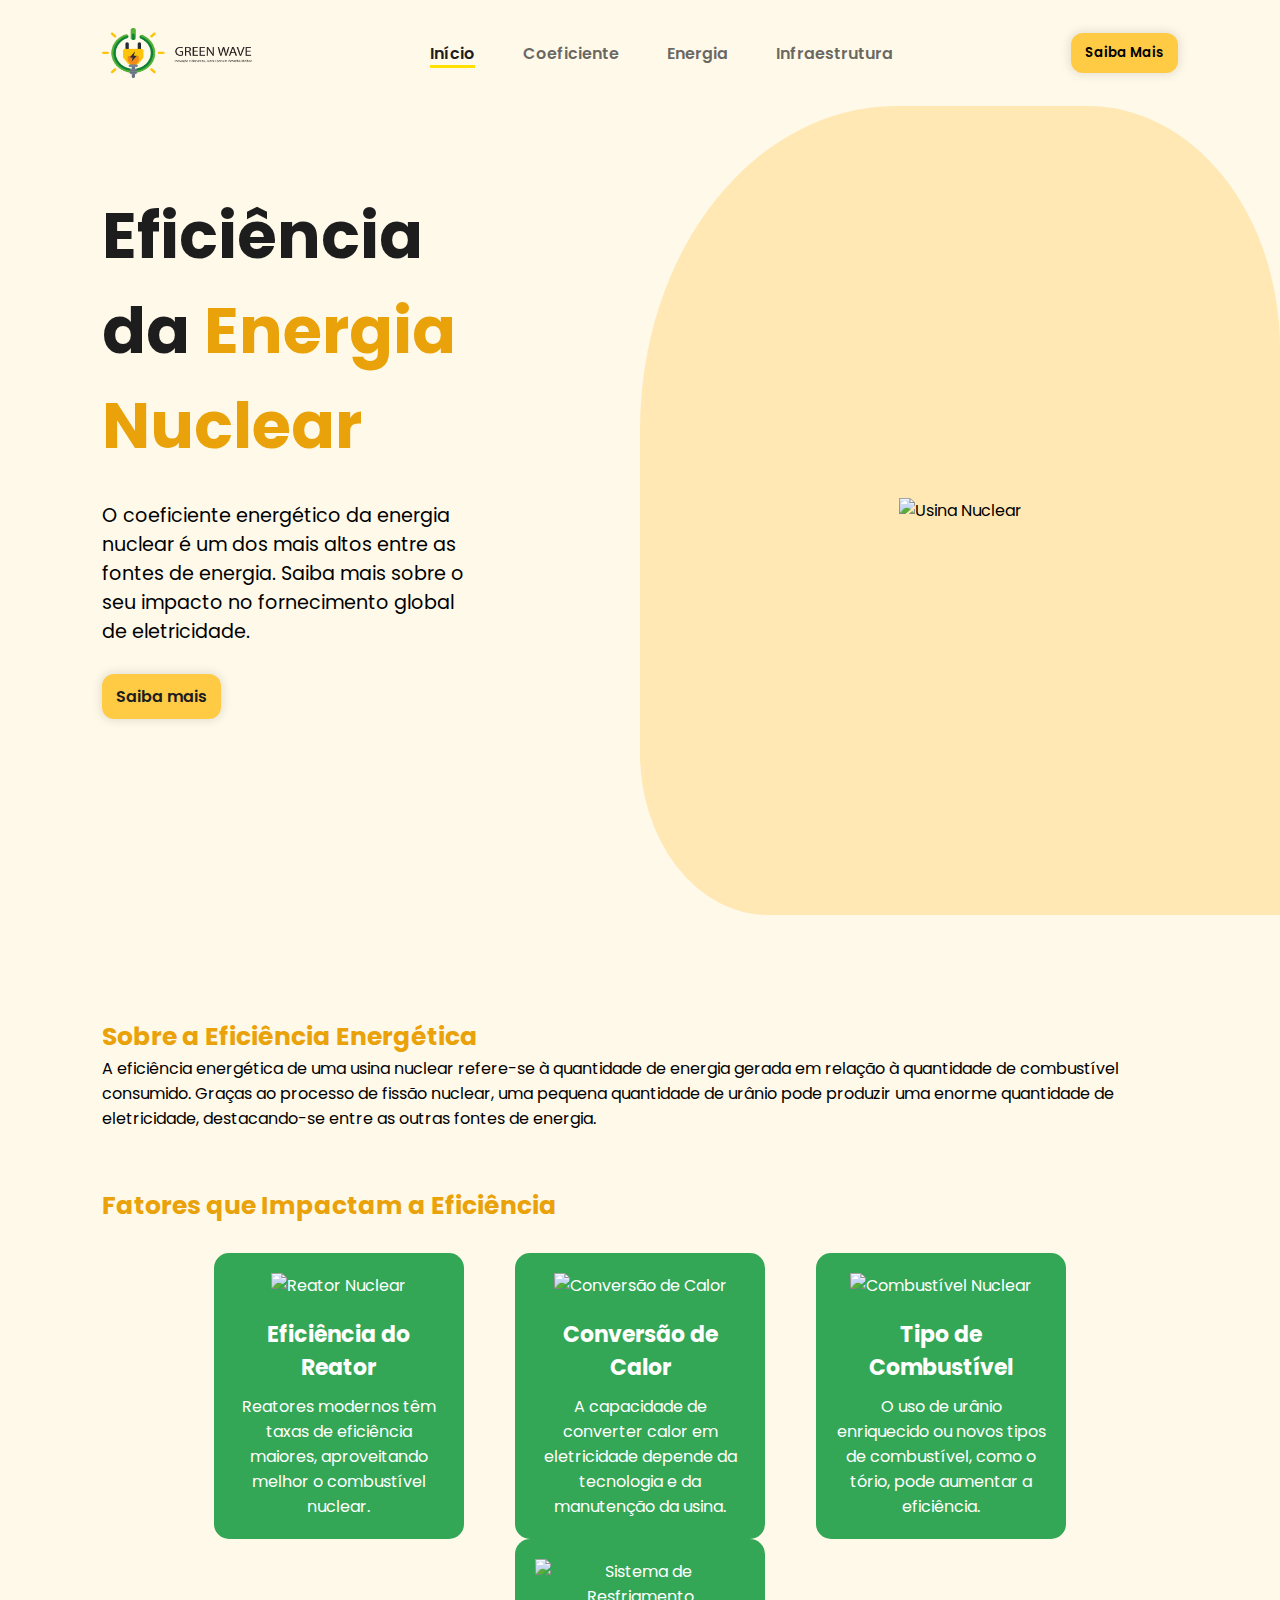
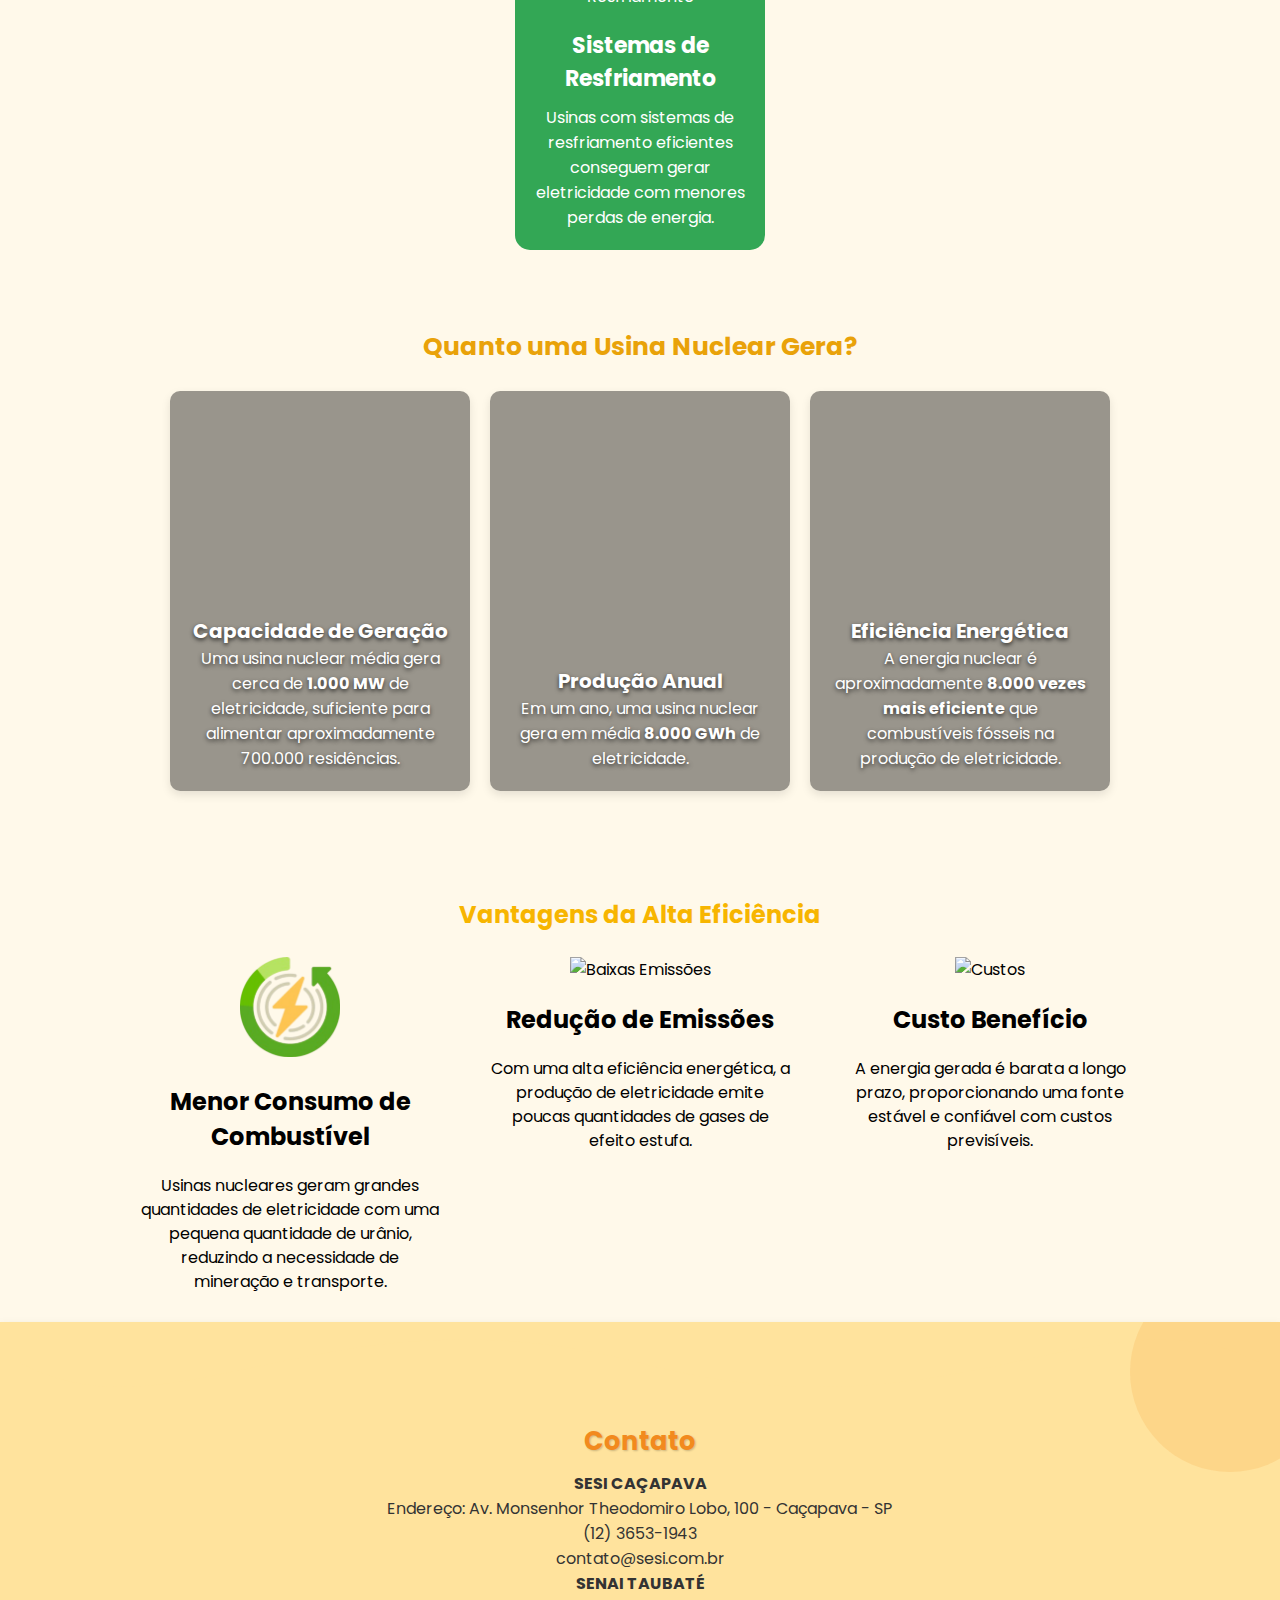
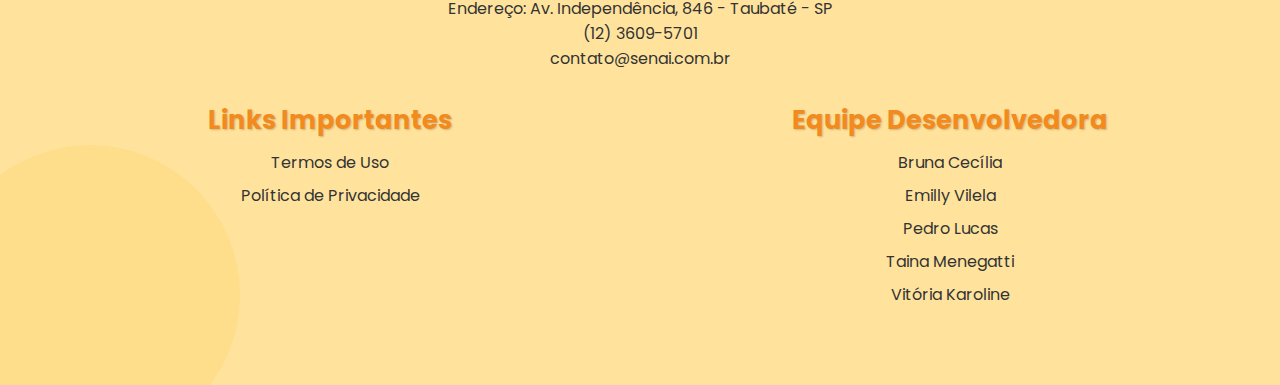
==== coeficiente.html @ d52ab245 "headers" ====
<!DOCTYPE html>
<html lang="pt-br">

<head>
    <meta charset="UTF-8">
    <meta name="viewport" content="width=device-width, initial-scale=1.0">
    <link rel="stylesheet" href="https://cdnjs.cloudflare.com/ajax/libs/font-awesome/6.5.1/css/all.min.css"
        integrity="sha512-DTOQO9RWCH3ppGqcWaEA1BIZOC6xxalwEsw9c2QQeAIftl+Vegovlnee1c9QX4TctnWMn13TZye+giMm8e2LwA=="
        crossorigin="anonymous" referrerpolicy="no-referrer" />
    <link rel="stylesheet" href="src/styles/styles.css">
    <title>Coeficiente Energético da Energia Nuclear</title>
</head>

<body>
    <header>
        <nav id="navbar">
            <img src="src/images/logo.png" alt="Logo da Empresa" width="150" height="50" />
            <ul id="nav_list">
                <li class="nav-item active">
                    <a href="index.html">Início</a>
                </li>
                <li class="nav-item">
                    <a href="coeficiente.html">Coeficiente</a>
                </li>
                <li class="nav-item">
                    <a href="energia.html">Energia</a>
                </li>
                <li class="nav-item">
                    <a href="infraestrutura.html">Infraestrutura</a>
                </li>
            </ul>
            <button class="btn-default">Saiba Mais</button>
            <button id="mobile_btn">
                <i class="fa-solid fa-bars"></i>
            </button>
        </nav>

        <div id="mobile_menu">
            <ul id="mobile_nav_list">
                <li class="nav-item">
                    <a href="#home">Início</a>
                </li>
                <li class="nav-item">
                    <a href="#about">Sobre</a>
                </li>
                <li class="nav-item">
                    <a href="#eficiencia">Coeficiente Energético</a>
                </li>
            </ul>
        </div>
    </header>

    <main id="content">
        <section id="home">
            <div class="shape"><img src="https://cdn-icons-png.flaticon.com/512/1679/1679302.png" alt="Usina Nuclear"></div>
            <div id="cta">
                <h1 class="title">Eficiência da <span>Energia Nuclear</span></h1>
                <p class="description">
                    O coeficiente energético da energia nuclear é um dos mais altos entre as fontes de energia. Saiba mais
                    sobre o seu impacto no fornecimento global de eletricidade.
                </p>
                <div id="cta_buttons">
                    <a href="#about" class="btn-default">Saiba mais</a>
                </div>
            </div>
        </section>

        <section id="about">
            <br><br><br>
            <h2 class="section-title">Sobre a Eficiência Energética</h2>
            <p>
                A eficiência energética de uma usina nuclear refere-se à quantidade de energia gerada em relação à quantidade
                de combustível consumido. Graças ao processo de fissão nuclear, uma pequena quantidade de urânio pode produzir
                uma enorme quantidade de eletricidade, destacando-se entre as outras fontes de energia.
            </p>
        </section>

        <section id="eficiencia">
            <h2 class="section-title">Fatores que Impactam a Eficiência</h2>
            <section class="energy-coefficient">
                <div class="steps">
                    <div class="step">
                        <img src="https://cdn-icons-png.flaticon.com/512/5984/5984349.png" alt="Reator Nuclear">
                        <h4>Eficiência do Reator</h4>
                        <p>Reatores modernos têm taxas de eficiência maiores, aproveitando melhor o combustível nuclear.</p>
                    </div>
                    <div class="step">
                        <img src="https://cdn-icons-png.flaticon.com/512/4150/4150984.png" alt="Conversão de Calor">
                        <h4>Conversão de Calor</h4>
                        <p>A capacidade de converter calor em eletricidade depende da tecnologia e da manutenção da usina.</p>
                    </div>
                    <div class="step">
                        <img src="https://cdn-icons-png.flaticon.com/512/4815/4815098.png" alt="Combustível Nuclear">
                        <h4>Tipo de Combustível</h4>
                        <p>O uso de urânio enriquecido ou novos tipos de combustível, como o tório, pode aumentar a eficiência.</p>
                    </div>
                    <div class="step">
                        <img src="https://cdn-icons-png.flaticon.com/512/6303/6303121.png" alt="Sistema de Resfriamento">
                        <h4>Sistemas de Resfriamento</h4>
                        <p>Usinas com sistemas de resfriamento eficientes conseguem gerar eletricidade com menores perdas de energia.</p>
                    </div>
                </div>
            </section>

            <section id="energia-gerada">
                <h2 class="section-title">Quanto uma Usina Nuclear Gera?</h2>
                <br>
                <div class="energy-cards">
                    <div class="energy-card">
                        <div class="energy-image" style="background-image: url('https://s3.static.brasilescola.uol.com.br/be/2022/03/torres-de-uma-usina-nuclear.jpg');">
                            <h3>Capacidade de Geração</h3>
                            <p>Uma usina nuclear média gera cerca de <strong>1.000 MW</strong> de eletricidade, suficiente para alimentar aproximadamente 700.000 residências.</p>
                        </div>
                    </div>
                    <div class="energy-card">
                        <div class="energy-image" style="background-image: url('https://media.gazetadopovo.com.br/2023/12/21153337/angra-div-960x540.jpg');">
                            <h3>Produção Anual</h3>
                            <p>Em um ano, uma usina nuclear gera em média <strong>8.000 GWh</strong> de eletricidade.</p>
                        </div>
                    </div>
                    <div class="energy-card">
                        <div class="energy-image" style="background-image: url('https://www.fem.unicamp.br/~em313/paginas/nuclear/usina1.jpg');">
                            <h3>Eficiência Energética</h3>
                            <p>A energia nuclear é aproximadamente <strong>8.000 vezes mais eficiente</strong> que combustíveis fósseis na produção de eletricidade.</p>
                        </div>
                    </div>
                </div>
            </section>
        </section>

        <section id="advantages">
            <h2>Vantagens da Alta Eficiência</h2>
            <br>
            <div class="elementos">
                <div class="elemento">
                    <img src="src/images/energia.png" alt="Alta Eficiência">
                    <h3>Menor Consumo de Combustível</h3>
                    <p>Usinas nucleares geram grandes quantidades de eletricidade com uma pequena quantidade de urânio, reduzindo a necessidade de mineração e transporte.</p>
                </div>
                <div class="elemento">
                    <img src="https://cdn-icons-png.flaticon.com/512/3740/3740433.png" alt="Baixas Emissões">
                    <h3>Redução de Emissões</h3>
                    <p>Com uma alta eficiência energética, a produção de eletricidade emite poucas quantidades de gases de efeito estufa.</p>
                </div>
                <div class="elemento">
                    <img src="https://cdn-icons-png.flaticon.com/512/10307/10307153.png" alt="Custos">
                    <h3>Custo Benefício</h3>
                    <p>A energia gerada é barata a longo prazo, proporcionando uma fonte estável e confiável com custos previsíveis.</p>
                </div>
            </div>
        </section>
    </main>

   

    <script src="src/javascript/script.js"></script>
    <footer class="custom-footer">
        <!-- SVG para a borda superior orgânica -->
        <div class="footer-wave">
            <svg viewBox="0 0 1200 120" preserveAspectRatio="none">
                <path d="M 0 49 C 150 149 300 -49 600 49 C 900 149 1050 -49 1200 49 V 120 H 0 Z" fill="#ffe39d"></path>
            </svg>
        </div>

        <div class="custom-footer-background-circle-1"></div>
        <div class="custom-footer-background-circle-2"></div>

        <div class="custom-footer-content">
            <div class="custom-footer-section central">
                <h4 class="custom-footer-title">Contato</h4>
                <p><strong>SESI CAÇAPAVA</strong><br>
                    Endereço: Av. Monsenhor Theodomiro Lobo, 100 - Caçapava - SP<br>
                    (12) 3653-1943<br>
                    <a href="mailto:contato@sesi.com.br" class="custom-footer-link">contato@sesi.com.br</a>
                </p>
                <p><strong>SENAI TAUBATÉ</strong><br>
                    Endereço: Av. Independência, 846 - Taubaté - SP<br>
                    (12) 3609-5701<br>
                    <a href="mailto:contato@senai.com.br" class="custom-footer-link">contato@senai.com.br</a>
                </p>
            </div>

            <div class="custom-footer-section">
                <h4 class="custom-footer-title">Links Importantes</h4>
                <ul class="custom-footer-list">
                    <li><a href="#termos-de-uso" class="custom-footer-link">Termos de Uso</a></li>
                    <li><a href="#politica-de-privacidade" class="custom-footer-link">Política de Privacidade</a></li>
                </ul>
            </div>

            <div class="custom-footer-section">
                <h4 class="custom-footer-title">Equipe Desenvolvedora</h4>
                <ul class="custom-footer-list">
                    <li>Bruna Cecília</li>
                    <li>Emilly Vilela</li>
                    <li>Pedro Lucas</li>
                    <li>Taina Menegatti</li>
                    <li>Vitória Karoline</li>
                </ul>
            </div>
        </div>

      
        <style>
            .custom-footer {
                background-color: #ffe39d;
                color: #333;
                padding: 0 20px 40px 20px;
                font-family: 'Roboto', sans-serif;
                position: relative;
                overflow: hidden;
                box-shadow: 0 4px 10px rgba(0, 0, 0, 0.1);
            }

            .footer-wave {
                position: relative;
                width: 100%;
                overflow: hidden;
                line-height: 0;
            }

            .footer-wave svg {
                position: relative;
                display: block;
                width: 100%;
                height: 100px;
            }

            .custom-footer-background-circle-1,
            .custom-footer-background-circle-2 {
                position: absolute;
                border-radius: 50%;
                opacity: 0.15;
            }

            .custom-footer-background-circle-1 {
                top: -50px;
                right: -50px;
                background-color: #f28a1e;
                width: 200px;
                height: 200px;
            }

            .custom-footer-background-circle-2 {
                bottom: -60px;
                left: -60px;
                background-color: #f5c32a;
                width: 300px;
                height: 300px;
            }

            .custom-footer-content {
                display: flex;
                justify-content: center;
                flex-wrap: wrap;
                text-align: center;
                z-index: 1;
                position: relative;
            }

            .custom-footer-section {
                margin-bottom: 30px;
                flex: 1 1 300px;
                padding: 0 10px;
            }

            .custom-footer-section.central {
                flex-basis: 100%;
                text-align: center;
            }

            .custom-footer-title {
                color: #f28a1e;
                margin-bottom: 10px;
                font-size: 1.6rem;
                text-shadow: 1px 1px 2px rgba(0, 0, 0, 0.2);
            }

            .custom-footer-list {
                list-style-type: none;
                padding: 0;
                margin: 0;
                font-size: 1rem;
            }

            .custom-footer-list li {
                margin: 8px 0;
            }

            .custom-footer-link {
                color: #333;
                text-decoration: none;
                transition: color 0.3s, transform 0.3s;
            }

            .custom-footer-copyright {
                text-align: center;
                margin-top: 30px;
                border-top: 1px solid #f28a1e;
                padding-top: 20px;
                z-index: 1;
                position: relative;
            }

            .custom-footer-copyright p {
                color: #555;
                font-size: 0.9rem;
            }

            .custom-footer-link:hover {
                color: #f28a1e;
                text-decoration: underline;
                transform: translateY(-2px);
            }

            @media (max-width: 768px) {
                .custom-footer-content {
                    flex-direction: column;
                    align-items: center;
                }
            }
        </style>
    </footer>

</body>

</html>
---- src/styles/styles.css ----
@import url('https://fonts.googleapis.com/css2?family=Poppins:ital,wght@0,100;0,200;0,300;0,400;0,500;0,600;0,700;0,800;0,900;1,100;1,200;1,300;1,400;1,500;1,600;1,700;1,800;1,900&display=swap');
@import url('header.css');
@import url('home.css');
@import url('menu.css');
@import url('testimonials.css');
@import url('footer.css');

:root {
    --color-primary-1: #fff9ea;
    --color-primary-2: #ffe8b4;
    --color-primary-3: #f8d477;
    --color-primary-4: #ffe100;
    --color-primary-5: #ffcb45;
    --color-primary-6: #e9a209;

    --color-neutral-0: #fff;
    --color-neutral-1: #1d1d1d;
}

* {
    font-family: 'Poppins', sans-serif;
    margin: 0;
    padding: 0;
    box-sizing: border-box;
}

html {
    scroll-behavior: smooth;
}

body {
    background-color: var(--color-primary-1);
}

section {
    padding: 28px 8%;
}

.btn-default {
    border: none;
    display: flex;
    align-items: center;
    justify-content: center;
    background-color: var(--color-primary-5);
    border-radius: 12px;
    padding: 10px 14px;
    font-weight: 600;
    box-shadow: 0px 0px 10px 2px rgba(0, 0, 0, 0.1);
    cursor: pointer;
    transition: background-color .3s ease;
}

.btn-default:hover {
    background-color: var(--color-primary-3);
}

.social-media-buttons {
    display: flex;
    gap: 18px;
}

.social-media-buttons a {
    display: flex;
    align-items: center;
    justify-content: center;
    width: 45px;
    height: 40px;
    background-color: var(--color-neutral-0);
    font-size: 1.25rem;
    border-radius: 10px;
    text-decoration: none;
    color: var(--color-neutral-1);;
    box-shadow: 0px 0px 12px 4px rgba(0, 0, 0, 0.1);
    transition: box-shadow .3s ease;
}

.social-media-buttons a:hover {
    box-shadow: 0px 0px 12px 8px rgba(0, 0, 0, 0.1);
}

.section-title {
    color: var(--color-primary-6);
    font-size: 1.563rem;
}

.section-subtitle {
    font-size: 2.1875rem;
}
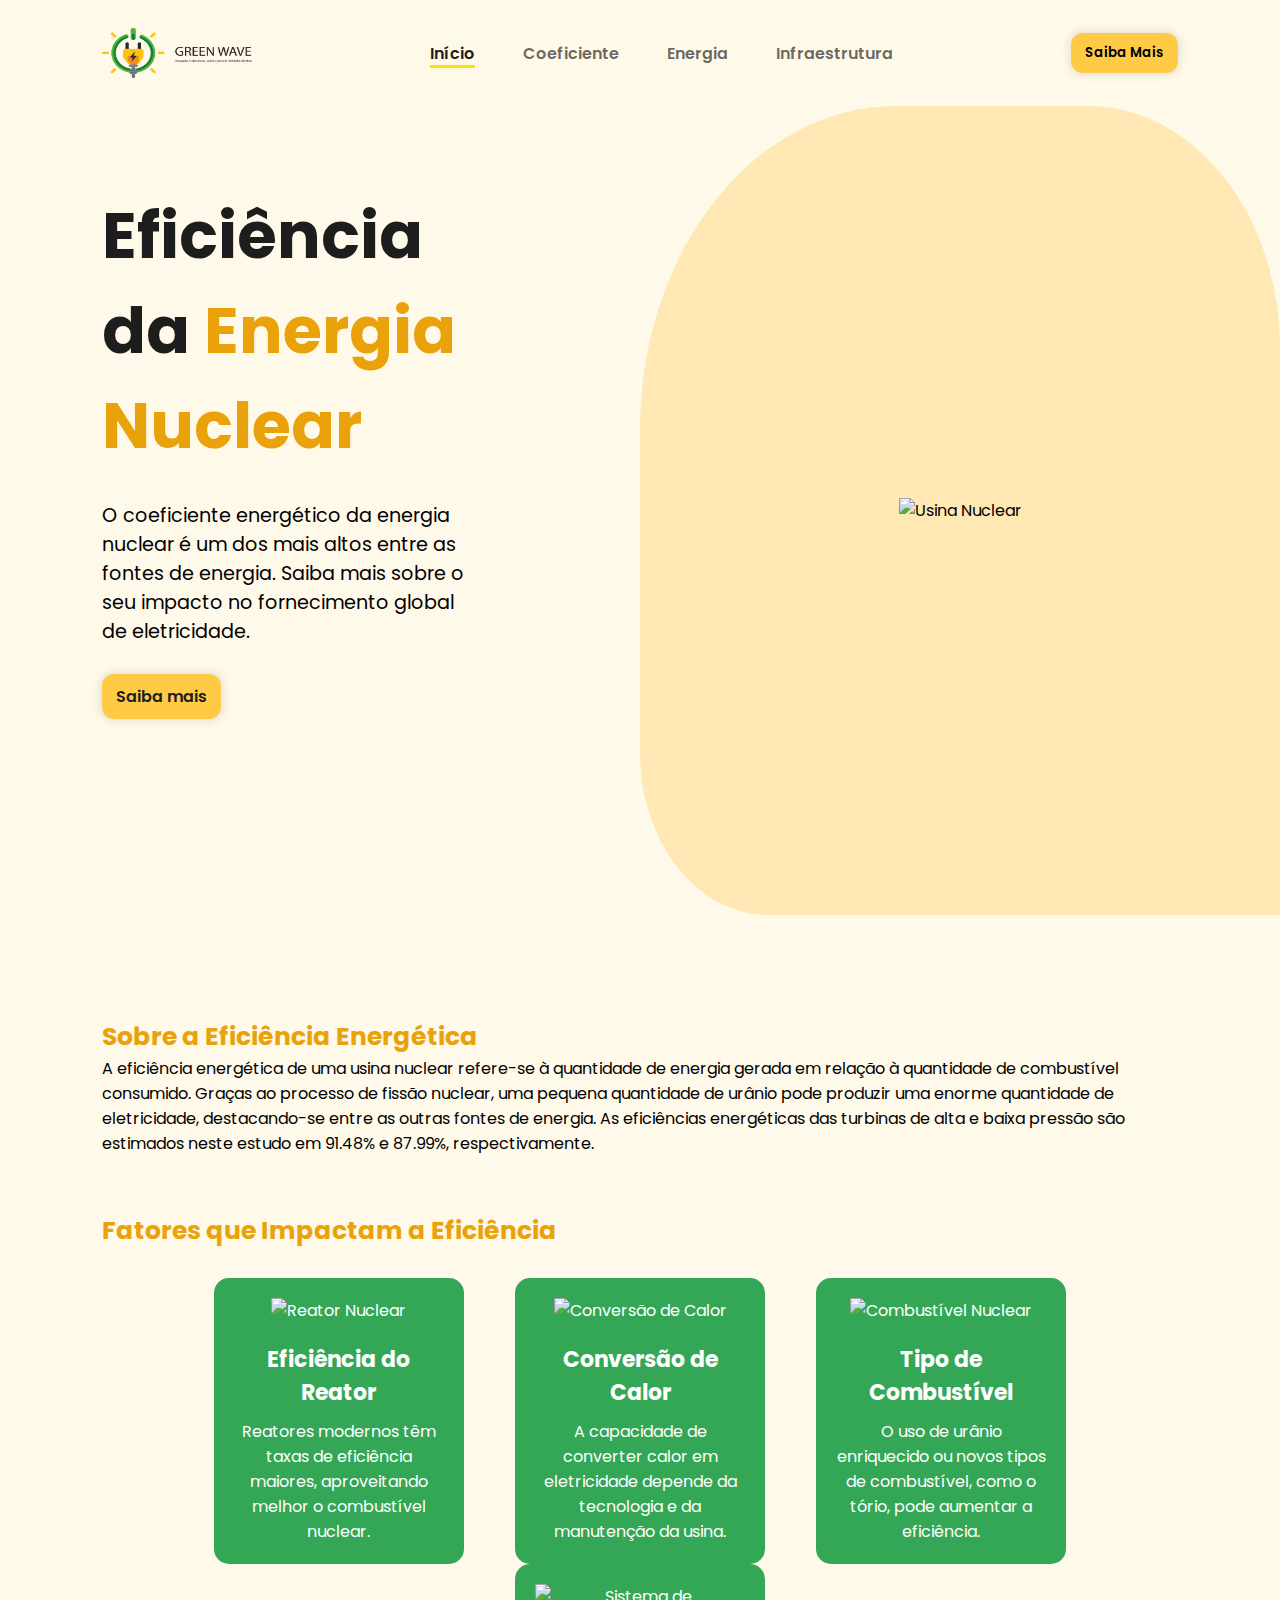
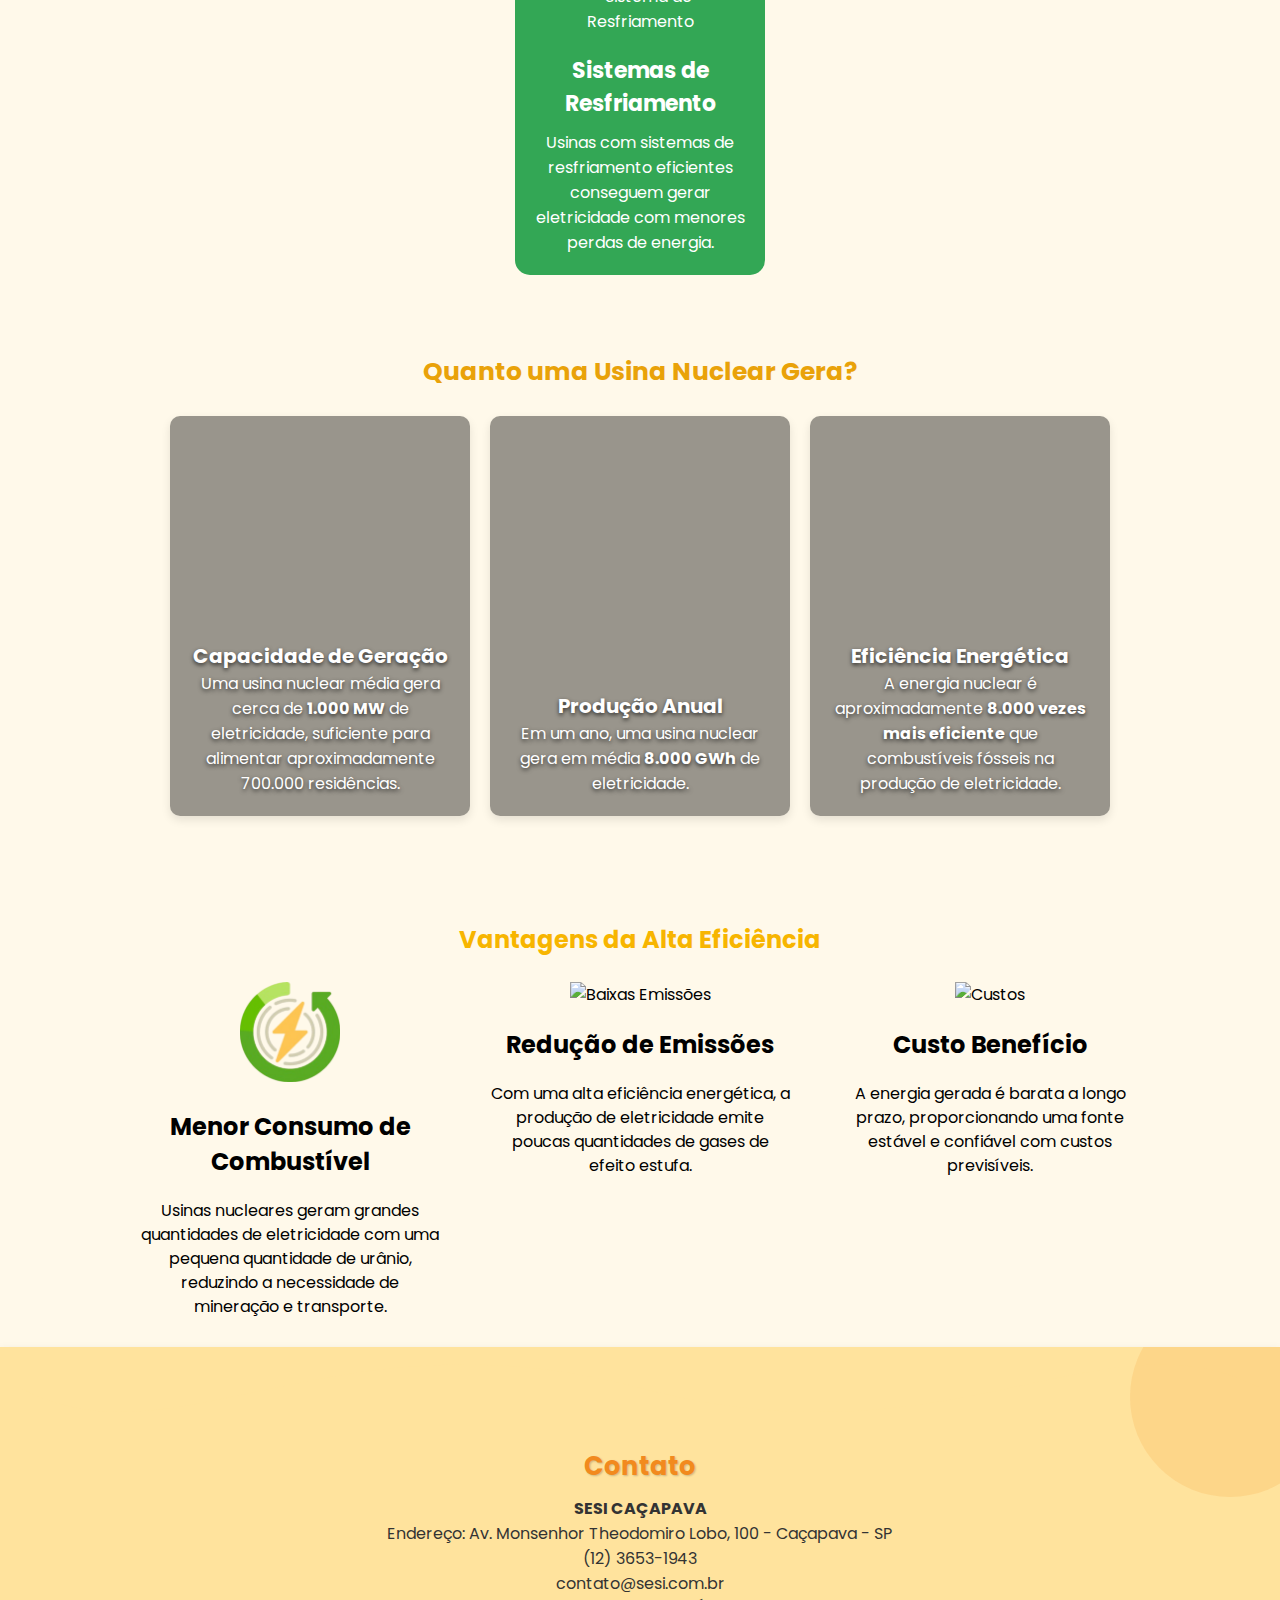
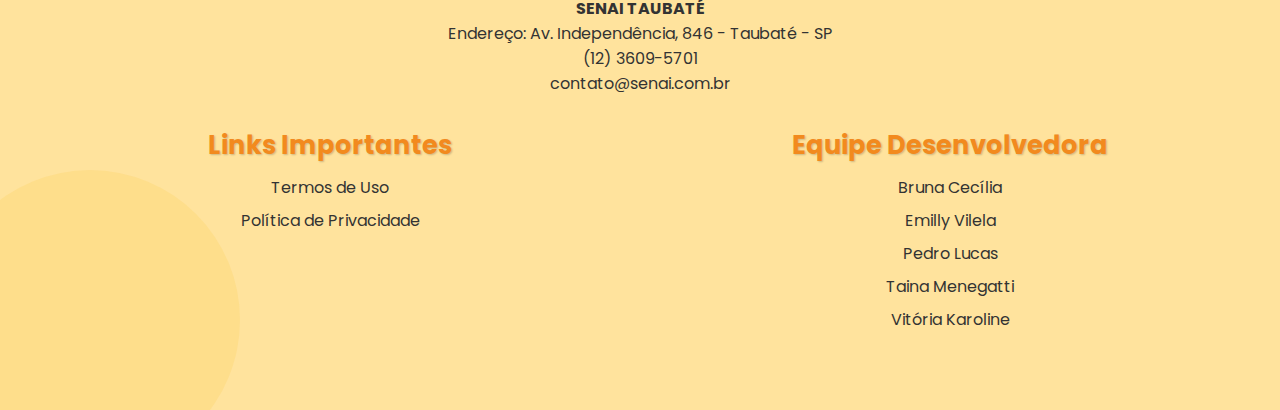
==== commit a8a66b95: "info" ====
--- a/coeficiente.html
+++ b/coeficiente.html
@@ -71,7 +71,7 @@
             <p>
                 A eficiência energética de uma usina nuclear refere-se à quantidade de energia gerada em relação à quantidade
                 de combustível consumido. Graças ao processo de fissão nuclear, uma pequena quantidade de urânio pode produzir
-                uma enorme quantidade de eletricidade, destacando-se entre as outras fontes de energia.
+                uma enorme quantidade de eletricidade, destacando-se entre as outras fontes de energia. As eficiências energéticas das turbinas de alta e baixa pressão são estimados neste estudo em 91.48% e 87.99%, respectivamente. 
             </p>
         </section>
 
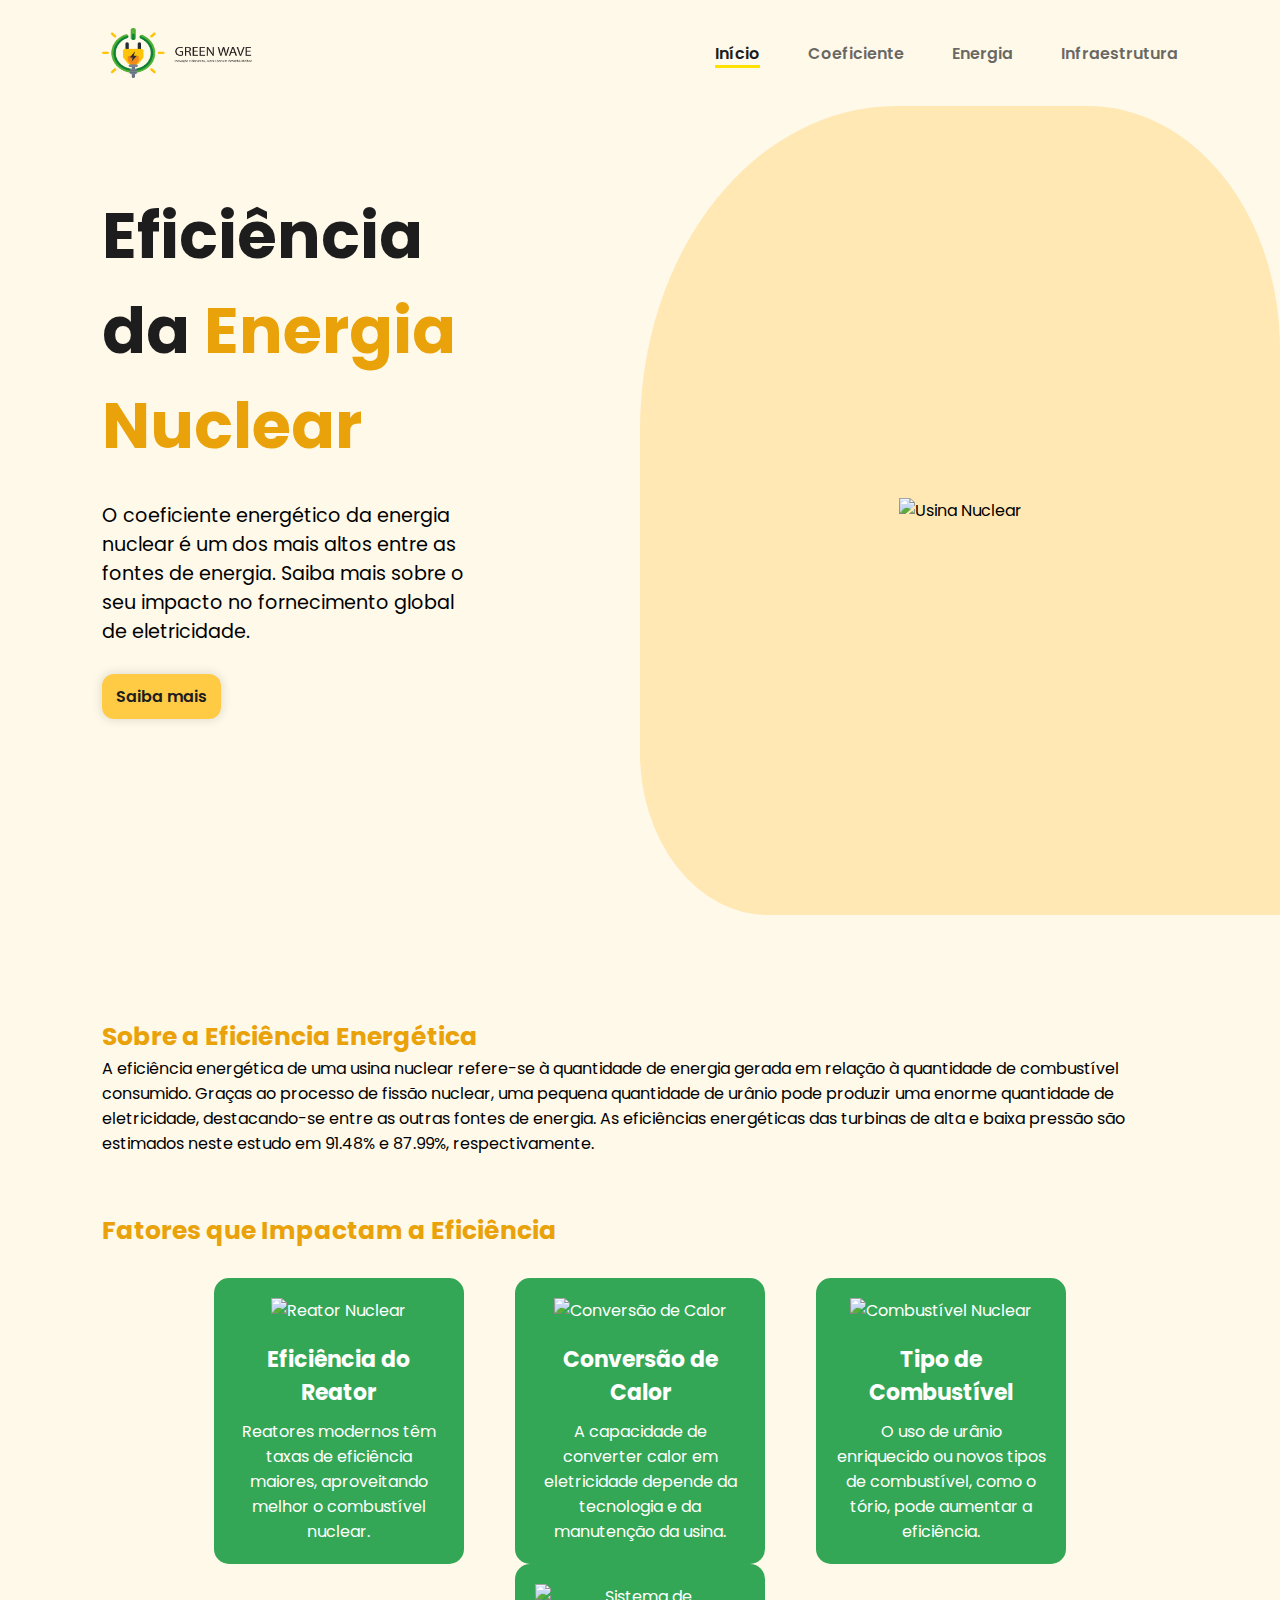
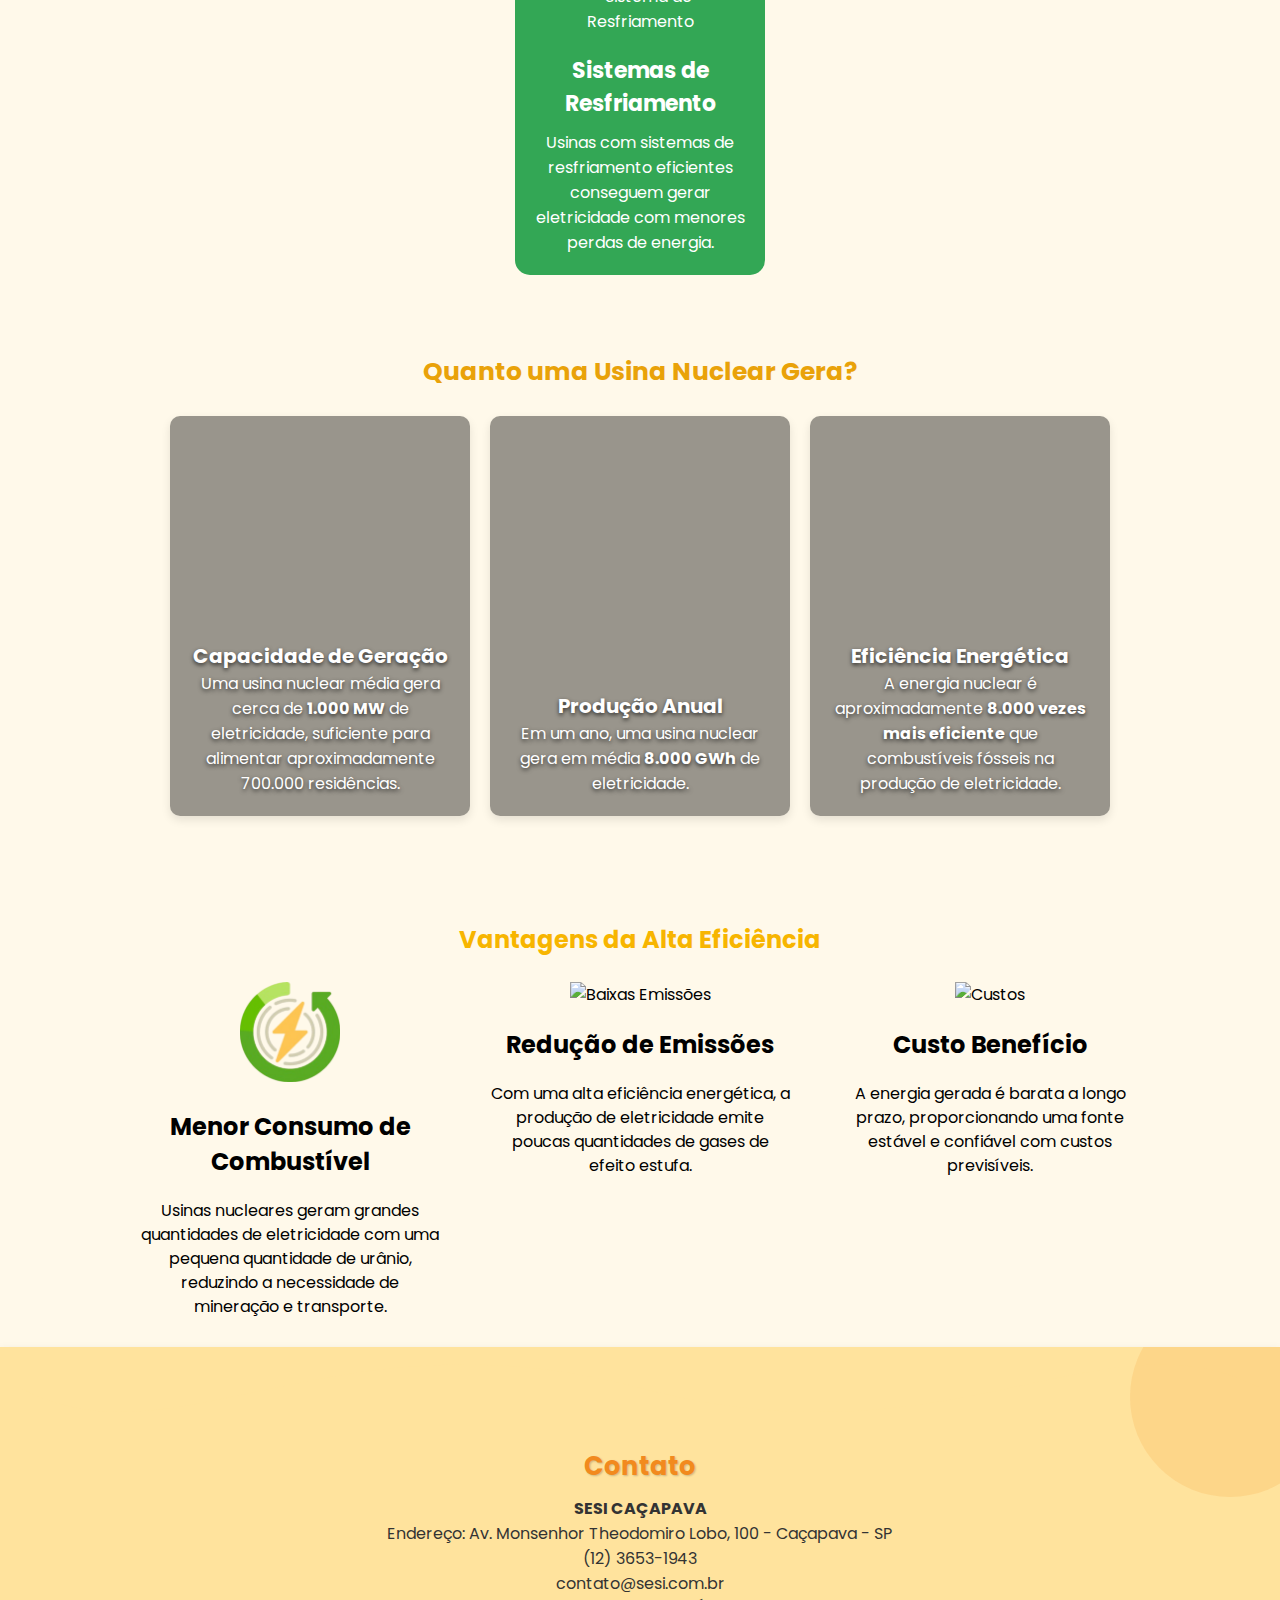
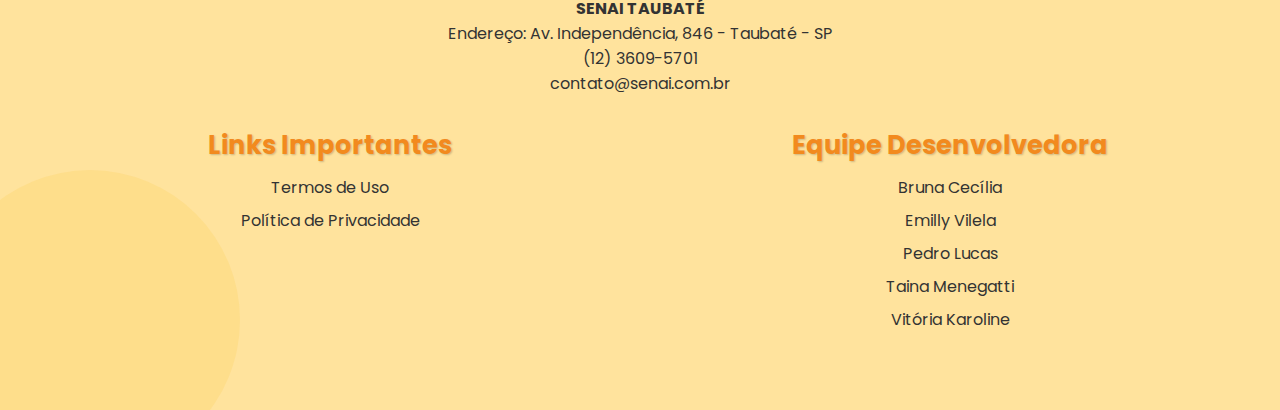
==== commit ecbda787: "header" ====
--- a/coeficiente.html
+++ b/coeficiente.html
@@ -29,7 +29,7 @@
                     <a href="infraestrutura.html">Infraestrutura</a>
                 </li>
             </ul>
-            <button class="btn-default">Saiba Mais</button>
+            
             <button id="mobile_btn">
                 <i class="fa-solid fa-bars"></i>
             </button>
--- a/src/styles/styles.css
+++ b/src/styles/styles.css
@@ -86,3 +86,4 @@
 .section-subtitle {
     font-size: 2.1875rem;
 } 
+
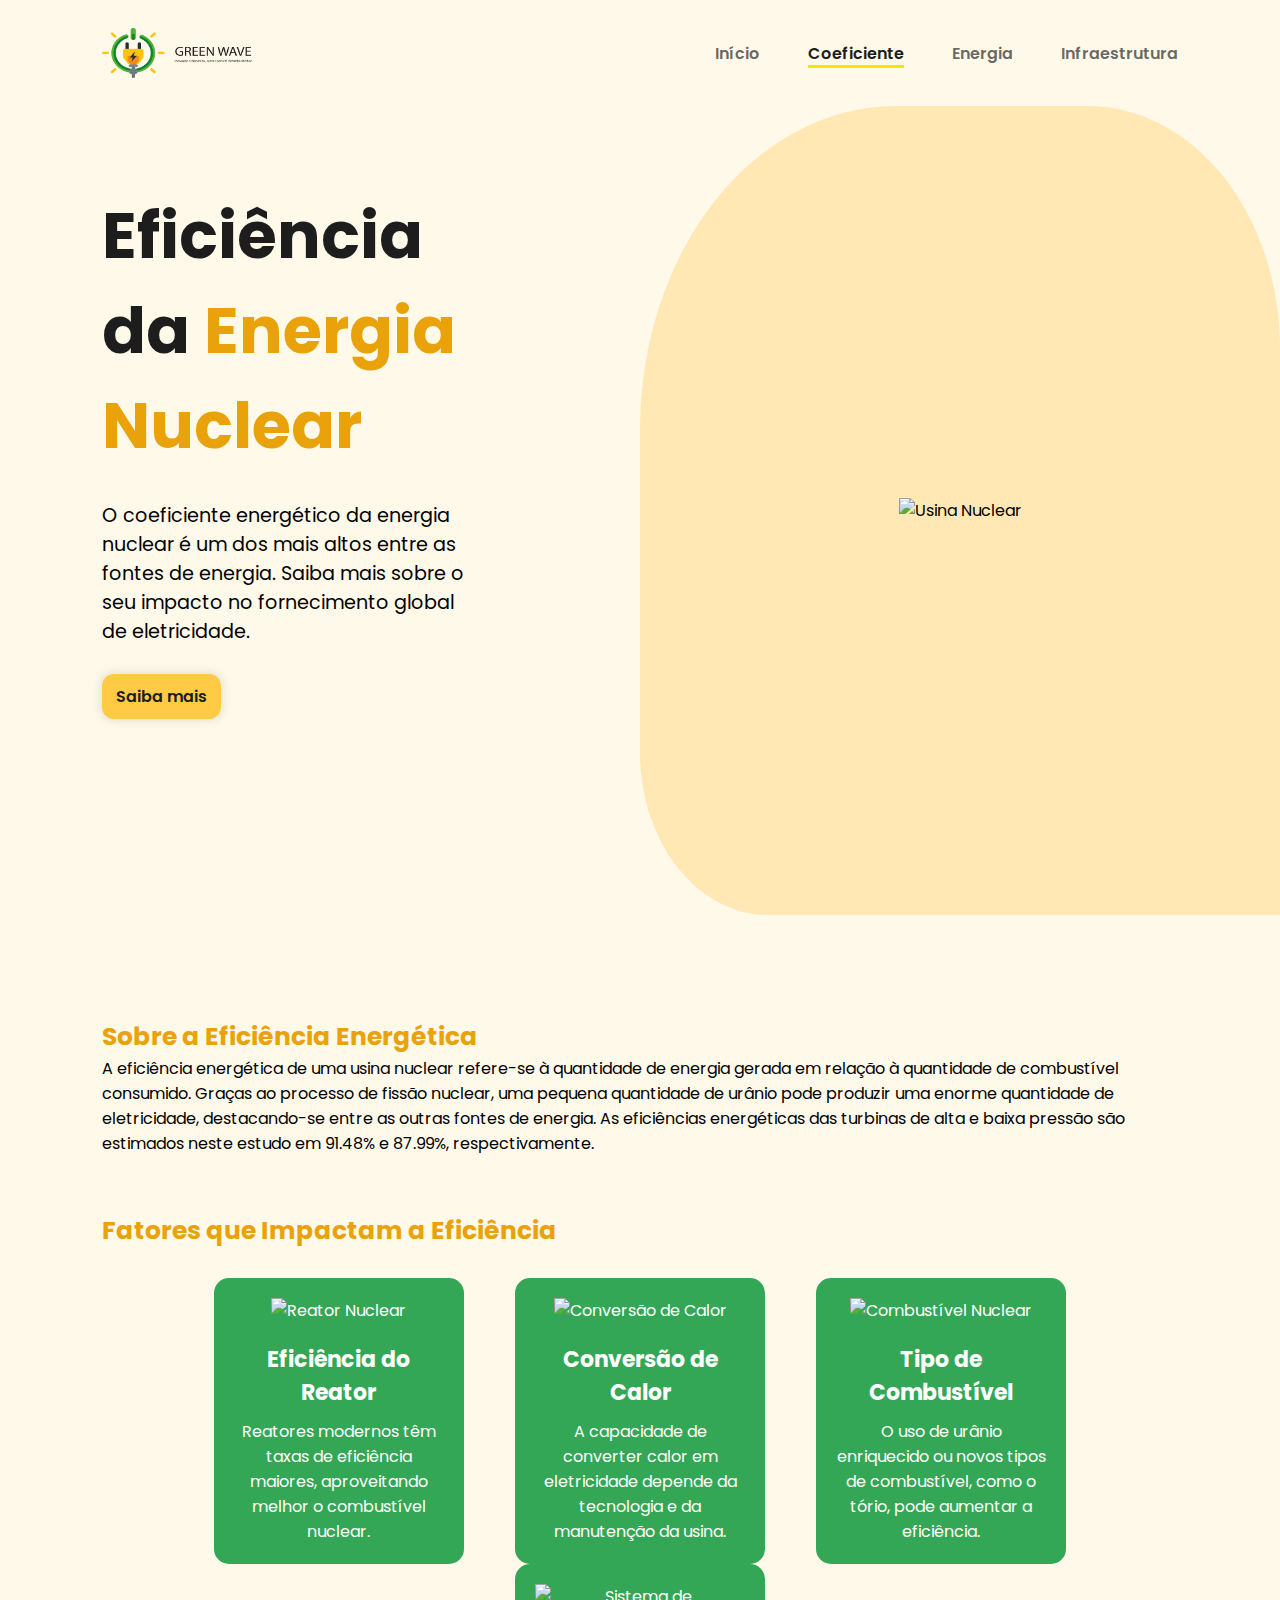
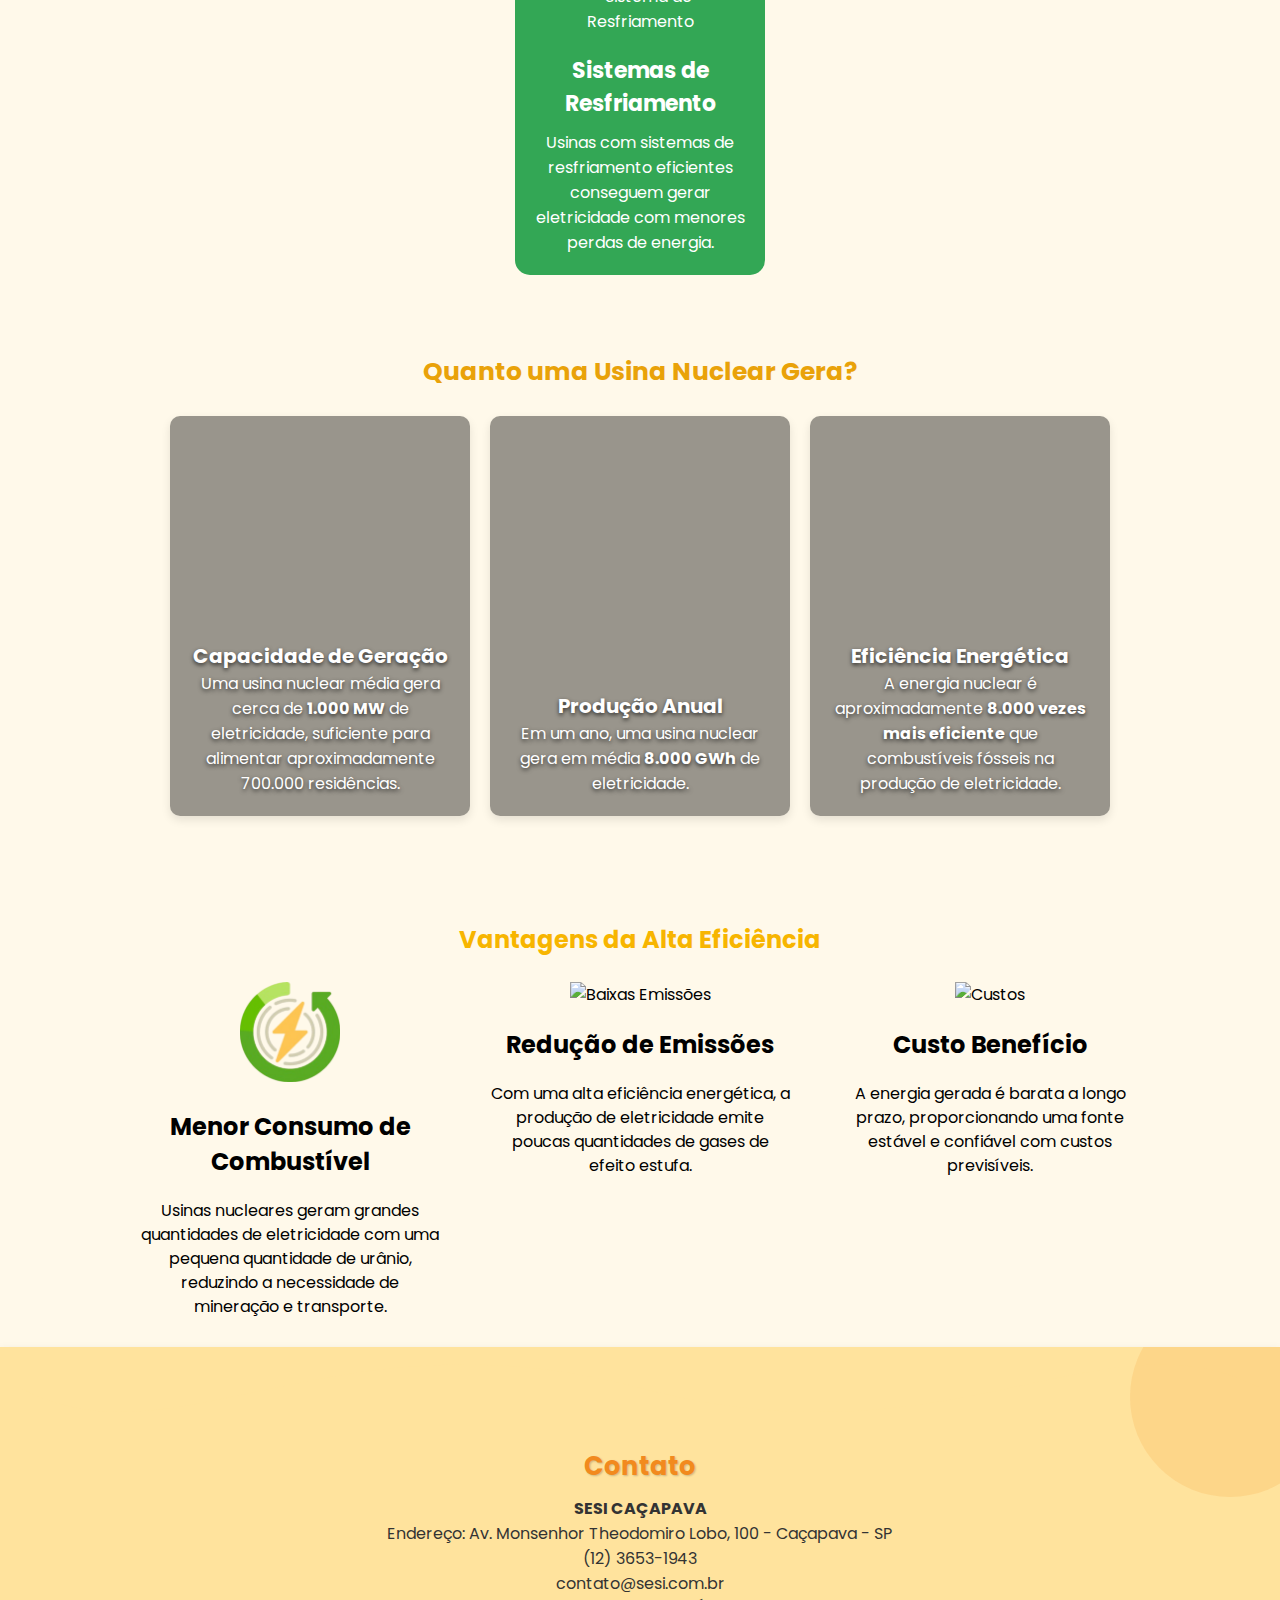
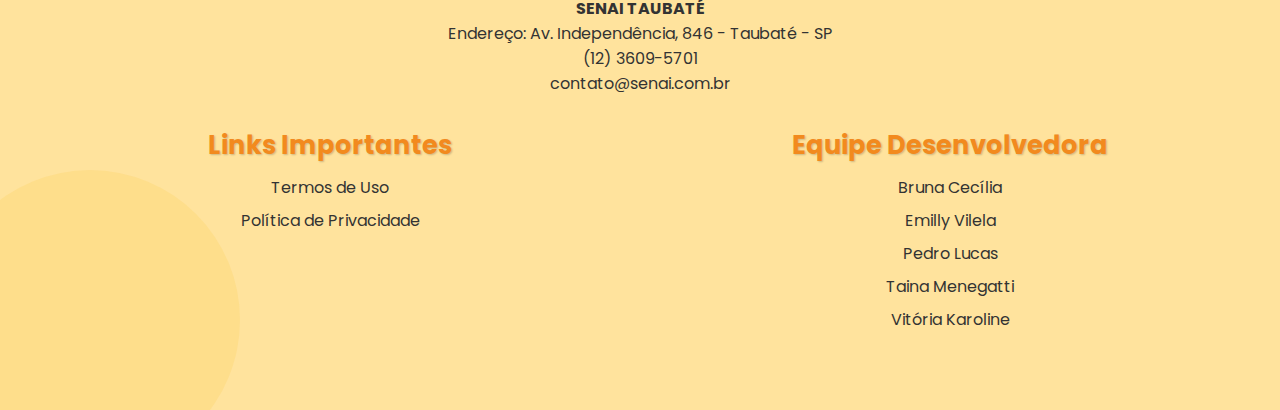
==== commit 6eca9ffa: "a" ====
--- a/coeficiente.html
+++ b/coeficiente.html
@@ -16,10 +16,10 @@
         <nav id="navbar">
             <img src="src/images/logo.png" alt="Logo da Empresa" width="150" height="50" />
             <ul id="nav_list">
+                <li class="nav-item">
+                    <a href="index.html">Início</a>
+                </li>
                 <li class="nav-item active">
-                    <a href="index.html">Início</a>
-                </li>
-                <li class="nav-item">
                     <a href="coeficiente.html">Coeficiente</a>
                 </li>
                 <li class="nav-item">
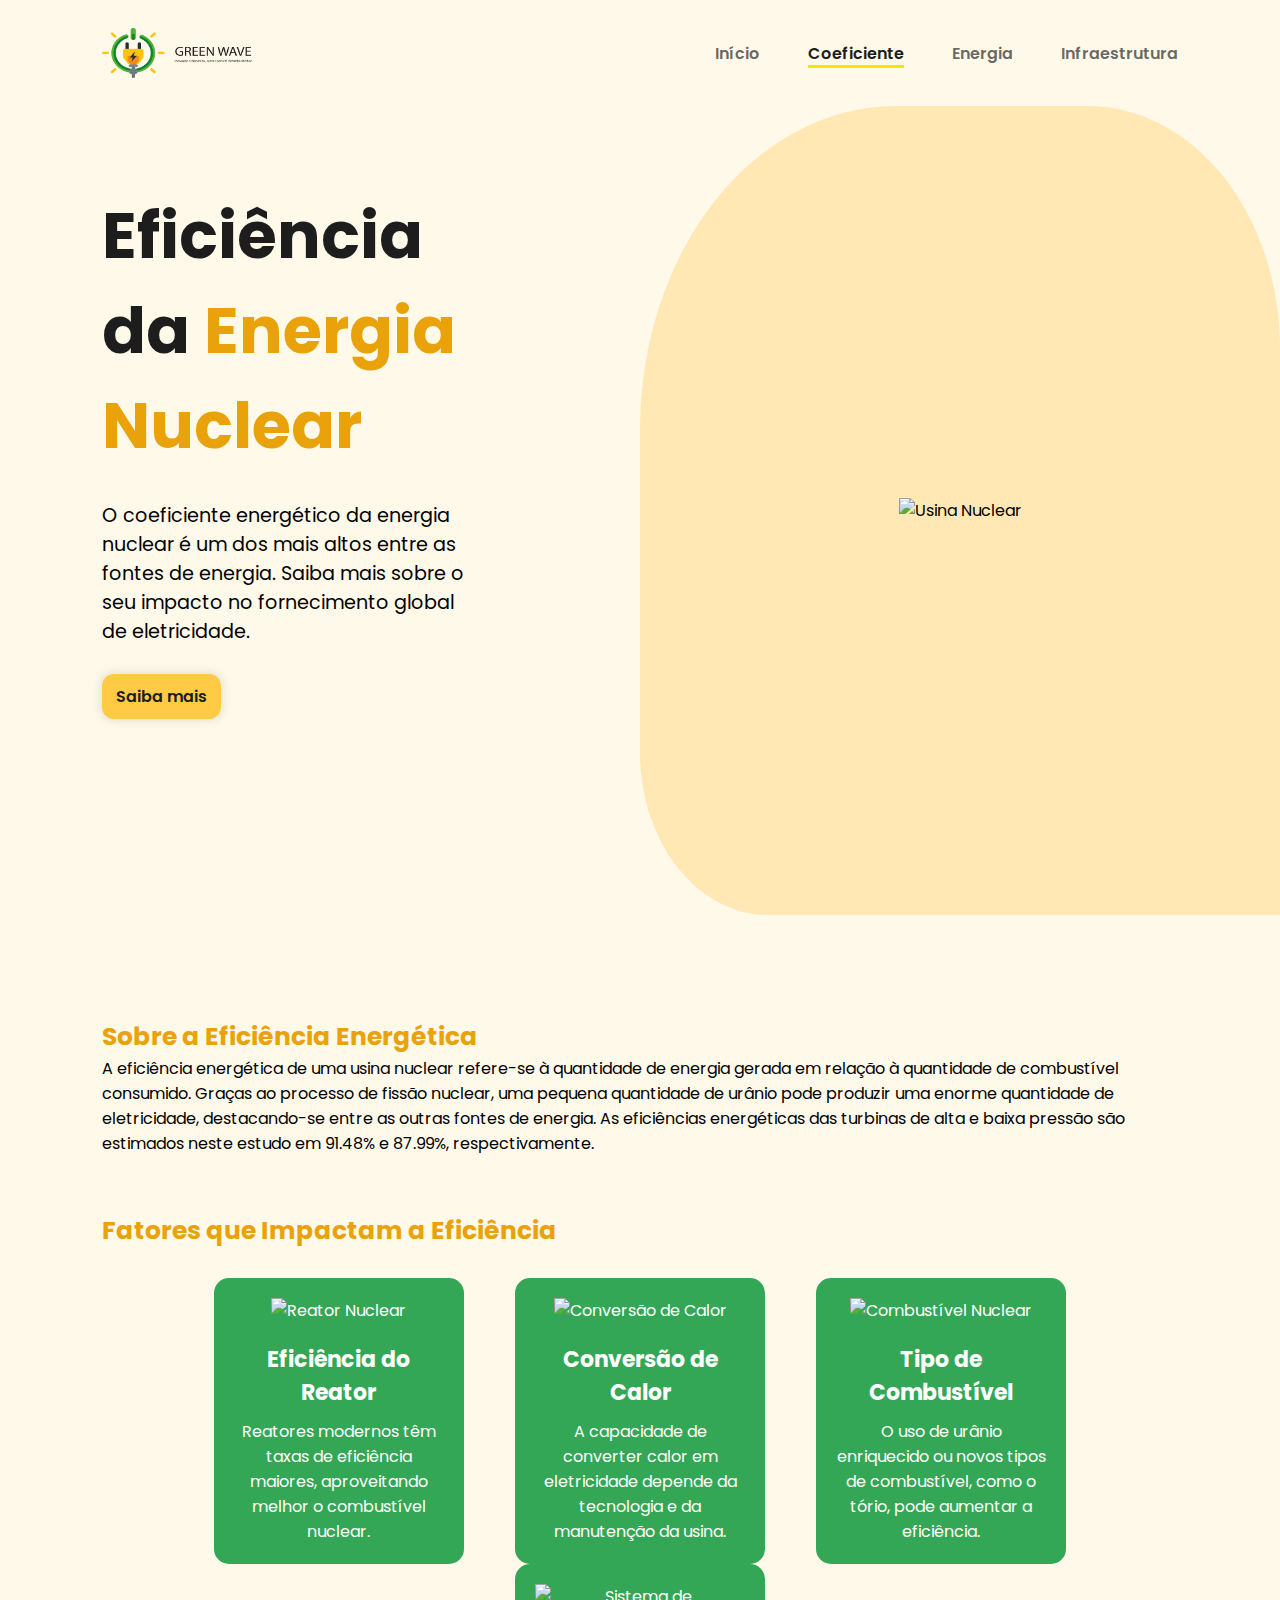
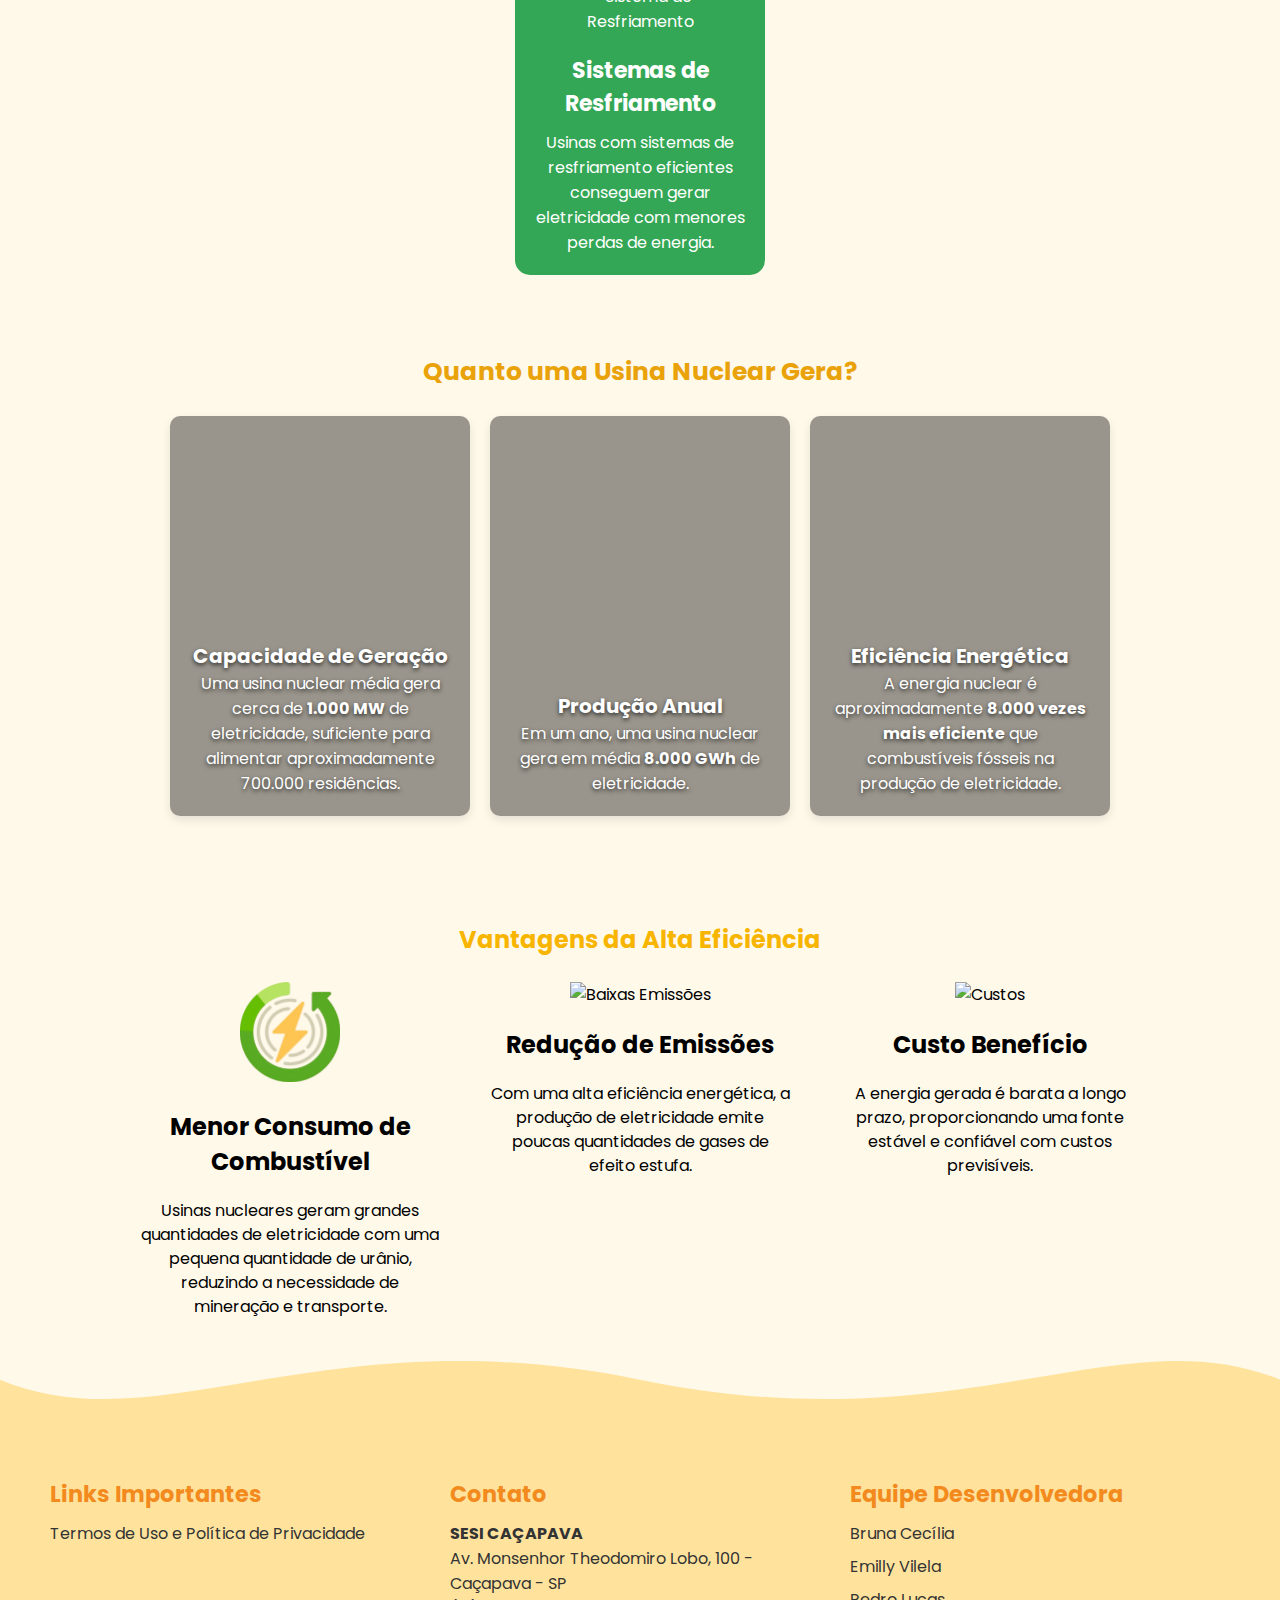
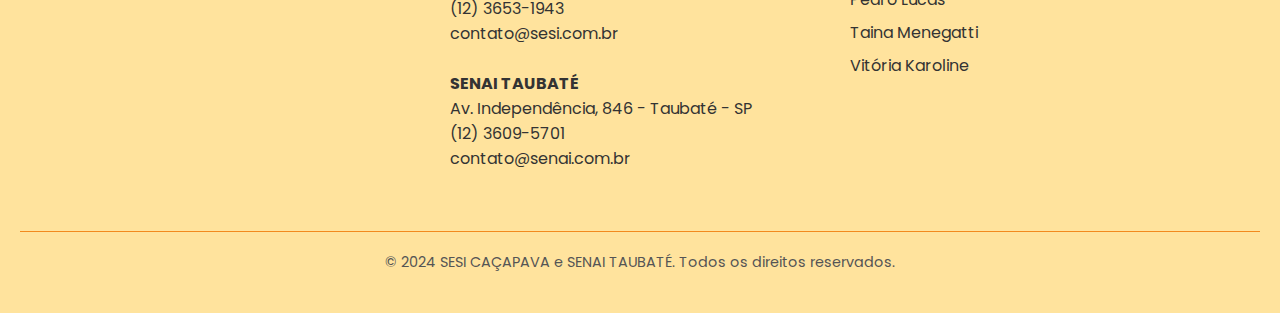
==== commit 73666708: "footers" ====
--- a/coeficiente.html
+++ b/coeficiente.html
@@ -154,40 +154,39 @@
    
 
     <script src="src/javascript/script.js"></script>
+    <div class="footer-wave">
+        <svg viewBox="0 0 1200 120" preserveAspectRatio="none">
+            <path d="M 0 49 C 150 149 300 -49 600 49 C 900 149 1050 -49 1200 49 V 120 H 0 Z" fill="#ffe39d"></path>
+        </svg>
+    </div>
     <footer class="custom-footer">
         <!-- SVG para a borda superior orgânica -->
-        <div class="footer-wave">
-            <svg viewBox="0 0 1200 120" preserveAspectRatio="none">
-                <path d="M 0 49 C 150 149 300 -49 600 49 C 900 149 1050 -49 1200 49 V 120 H 0 Z" fill="#ffe39d"></path>
-            </svg>
-        </div>
-
-        <div class="custom-footer-background-circle-1"></div>
-        <div class="custom-footer-background-circle-2"></div>
-
+    
         <div class="custom-footer-content">
+            
+            <div class="custom-footer-section">
+                <h4 class="custom-footer-title">Links Importantes</h4>
+                <ul class="custom-footer-list">
+                    <li><a href="termosdeuso.html" class="custom-footer-link">Termos de Uso e Política de Privacidade</a></li>
+                </ul>
+            </div>
             <div class="custom-footer-section central">
                 <h4 class="custom-footer-title">Contato</h4>
-                <p><strong>SESI CAÇAPAVA</strong><br>
-                    Endereço: Av. Monsenhor Theodomiro Lobo, 100 - Caçapava - SP<br>
+                <p>
+                    <strong>SESI CAÇAPAVA</strong><br>
+                    Av. Monsenhor Theodomiro Lobo, 100 - Caçapava - SP<br>
                     (12) 3653-1943<br>
                     <a href="mailto:contato@sesi.com.br" class="custom-footer-link">contato@sesi.com.br</a>
                 </p>
-                <p><strong>SENAI TAUBATÉ</strong><br>
-                    Endereço: Av. Independência, 846 - Taubaté - SP<br>
+                <p>
+                    <br>
+                    <strong>SENAI TAUBATÉ</strong><br>
+                    Av. Independência, 846 - Taubaté - SP<br>
                     (12) 3609-5701<br>
                     <a href="mailto:contato@senai.com.br" class="custom-footer-link">contato@senai.com.br</a>
                 </p>
             </div>
-
-            <div class="custom-footer-section">
-                <h4 class="custom-footer-title">Links Importantes</h4>
-                <ul class="custom-footer-list">
-                    <li><a href="#termos-de-uso" class="custom-footer-link">Termos de Uso</a></li>
-                    <li><a href="#politica-de-privacidade" class="custom-footer-link">Política de Privacidade</a></li>
-                </ul>
-            </div>
-
+    
             <div class="custom-footer-section">
                 <h4 class="custom-footer-title">Equipe Desenvolvedora</h4>
                 <ul class="custom-footer-list">
@@ -199,124 +198,87 @@
                 </ul>
             </div>
         </div>
-
-      
+    
+        <div class="custom-footer-copyright">
+            <p>&copy; 2024 SESI CAÇAPAVA e SENAI TAUBATÉ. Todos os direitos reservados.</p>
+        </div>
+    
         <style>
             .custom-footer {
                 background-color: #ffe39d;
                 color: #333;
-                padding: 0 20px 40px 20px;
+                padding: 40px 20px;
                 font-family: 'Roboto', sans-serif;
                 position: relative;
                 overflow: hidden;
-                box-shadow: 0 4px 10px rgba(0, 0, 0, 0.1);
-            }
-
-            .footer-wave {
-                position: relative;
-                width: 100%;
-                overflow: hidden;
-                line-height: 0;
-            }
+            }
+    
 
             .footer-wave svg {
-                position: relative;
                 display: block;
                 width: 100%;
-                height: 100px;
-            }
-
-            .custom-footer-background-circle-1,
-            .custom-footer-background-circle-2 {
-                position: absolute;
-                border-radius: 50%;
-                opacity: 0.15;
-            }
-
-            .custom-footer-background-circle-1 {
-                top: -50px;
-                right: -50px;
-                background-color: #f28a1e;
-                width: 200px;
-                height: 200px;
-            }
-
-            .custom-footer-background-circle-2 {
-                bottom: -60px;
-                left: -60px;
-                background-color: #f5c32a;
-                width: 300px;
-                height: 300px;
-            }
-
+                height: 80px;
+            }
+    
             .custom-footer-content {
                 display: flex;
-                justify-content: center;
+                justify-content: space-between;
                 flex-wrap: wrap;
-                text-align: center;
-                z-index: 1;
-                position: relative;
-            }
-
+                text-align: left;
+                max-width: 1200px;
+                margin: 0 auto;
+            }
+    
             .custom-footer-section {
+                flex: 1 1 250px;
+                padding: 10px;
                 margin-bottom: 30px;
-                flex: 1 1 300px;
-                padding: 0 10px;
-            }
-
-            .custom-footer-section.central {
-                flex-basis: 100%;
-                text-align: center;
-            }
-
+            }
+    
             .custom-footer-title {
                 color: #f28a1e;
                 margin-bottom: 10px;
-                font-size: 1.6rem;
-                text-shadow: 1px 1px 2px rgba(0, 0, 0, 0.2);
-            }
-
+                font-size: 1.4rem;
+            }
+    
             .custom-footer-list {
-                list-style-type: none;
+                list-style: none;
                 padding: 0;
                 margin: 0;
-                font-size: 1rem;
-            }
-
+            }
+    
             .custom-footer-list li {
                 margin: 8px 0;
             }
-
+    
             .custom-footer-link {
                 color: #333;
                 text-decoration: none;
-                transition: color 0.3s, transform 0.3s;
-            }
-
-            .custom-footer-copyright {
-                text-align: center;
-                margin-top: 30px;
-                border-top: 1px solid #f28a1e;
-                padding-top: 20px;
-                z-index: 1;
-                position: relative;
-            }
-
-            .custom-footer-copyright p {
-                color: #555;
-                font-size: 0.9rem;
-            }
-
+                transition: color 0.3s ease;
+            }
+    
             .custom-footer-link:hover {
                 color: #f28a1e;
                 text-decoration: underline;
-                transform: translateY(-2px);
-            }
-
+            }
+    
+            .custom-footer-copyright {
+                text-align: center;
+                margin-top: 20px;
+                padding-top: 20px;
+                border-top: 1px solid #f28a1e;
+                font-size: 0.9rem;
+                color: #555;
+            }
+    
             @media (max-width: 768px) {
                 .custom-footer-content {
                     flex-direction: column;
-                    align-items: center;
+                    text-align: center;
+                }
+    
+                .custom-footer-section {
+                    flex-basis: 100%;
                 }
             }
         </style>
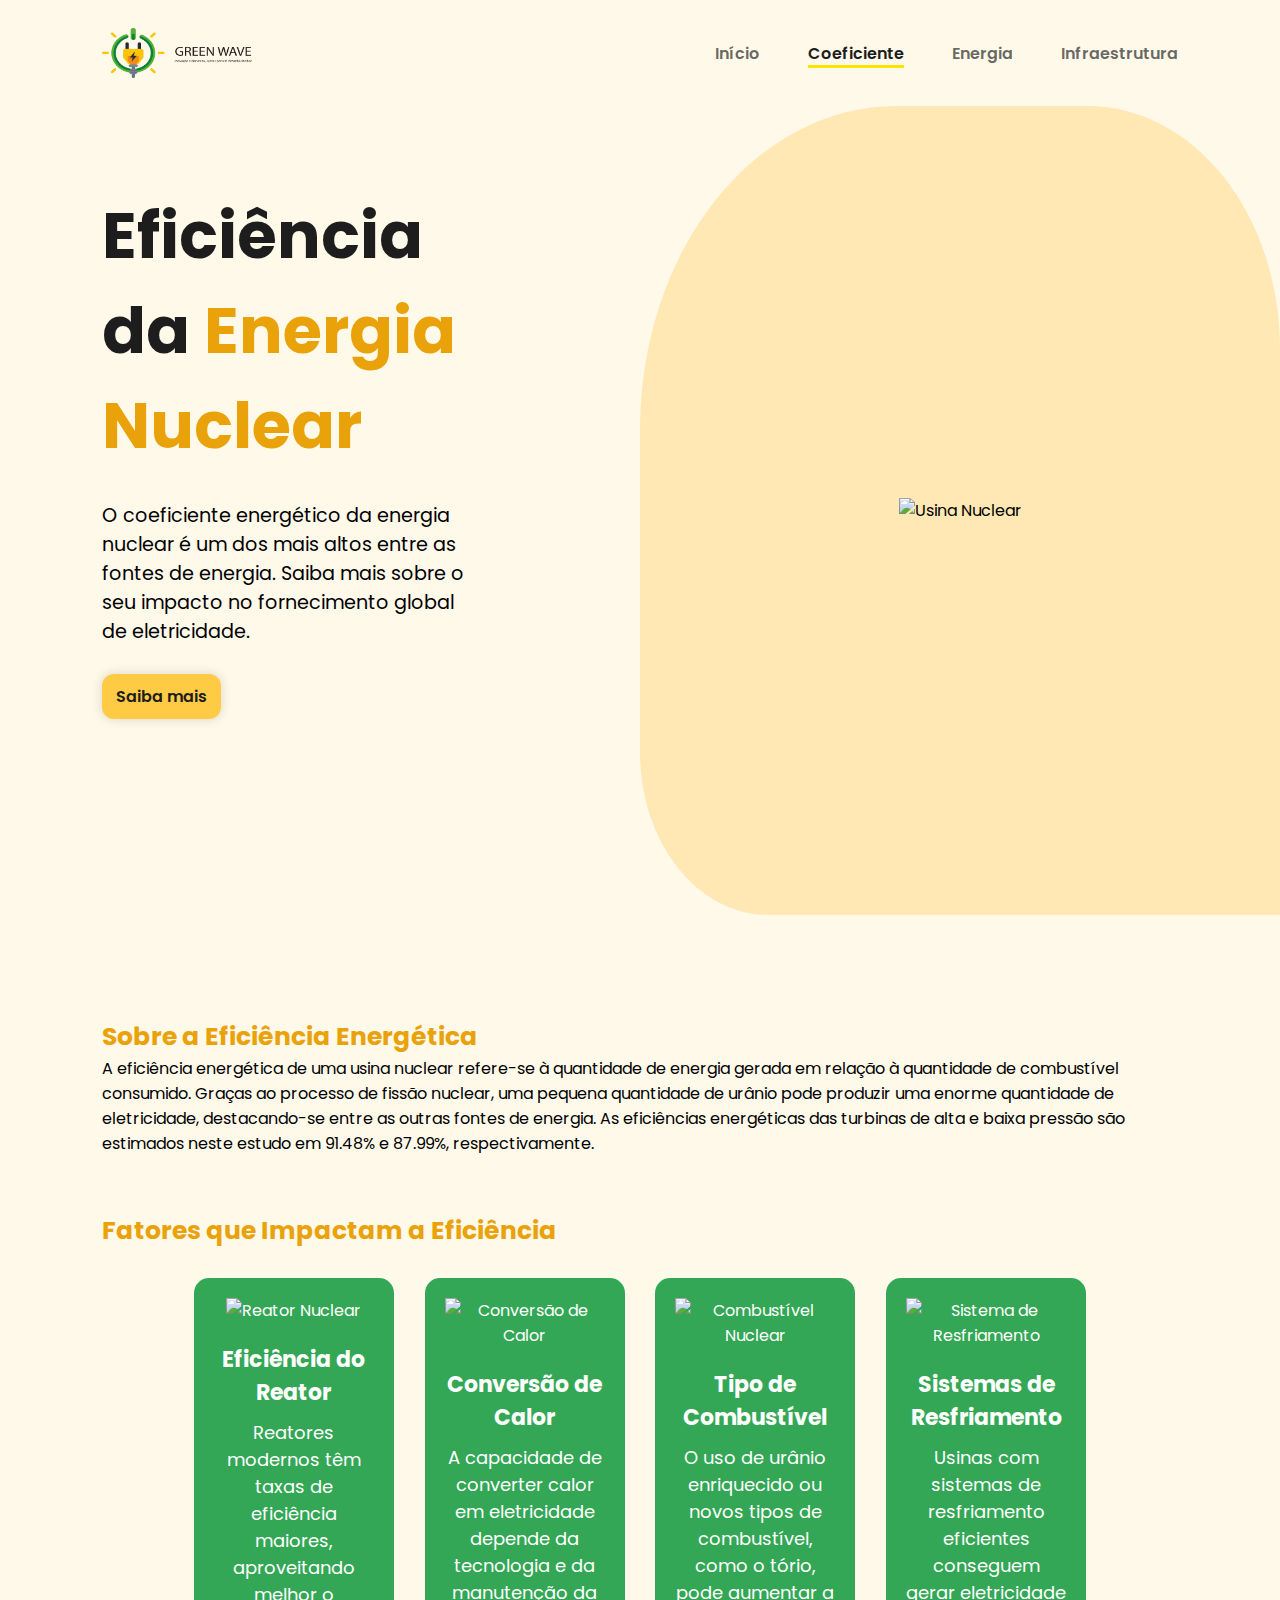
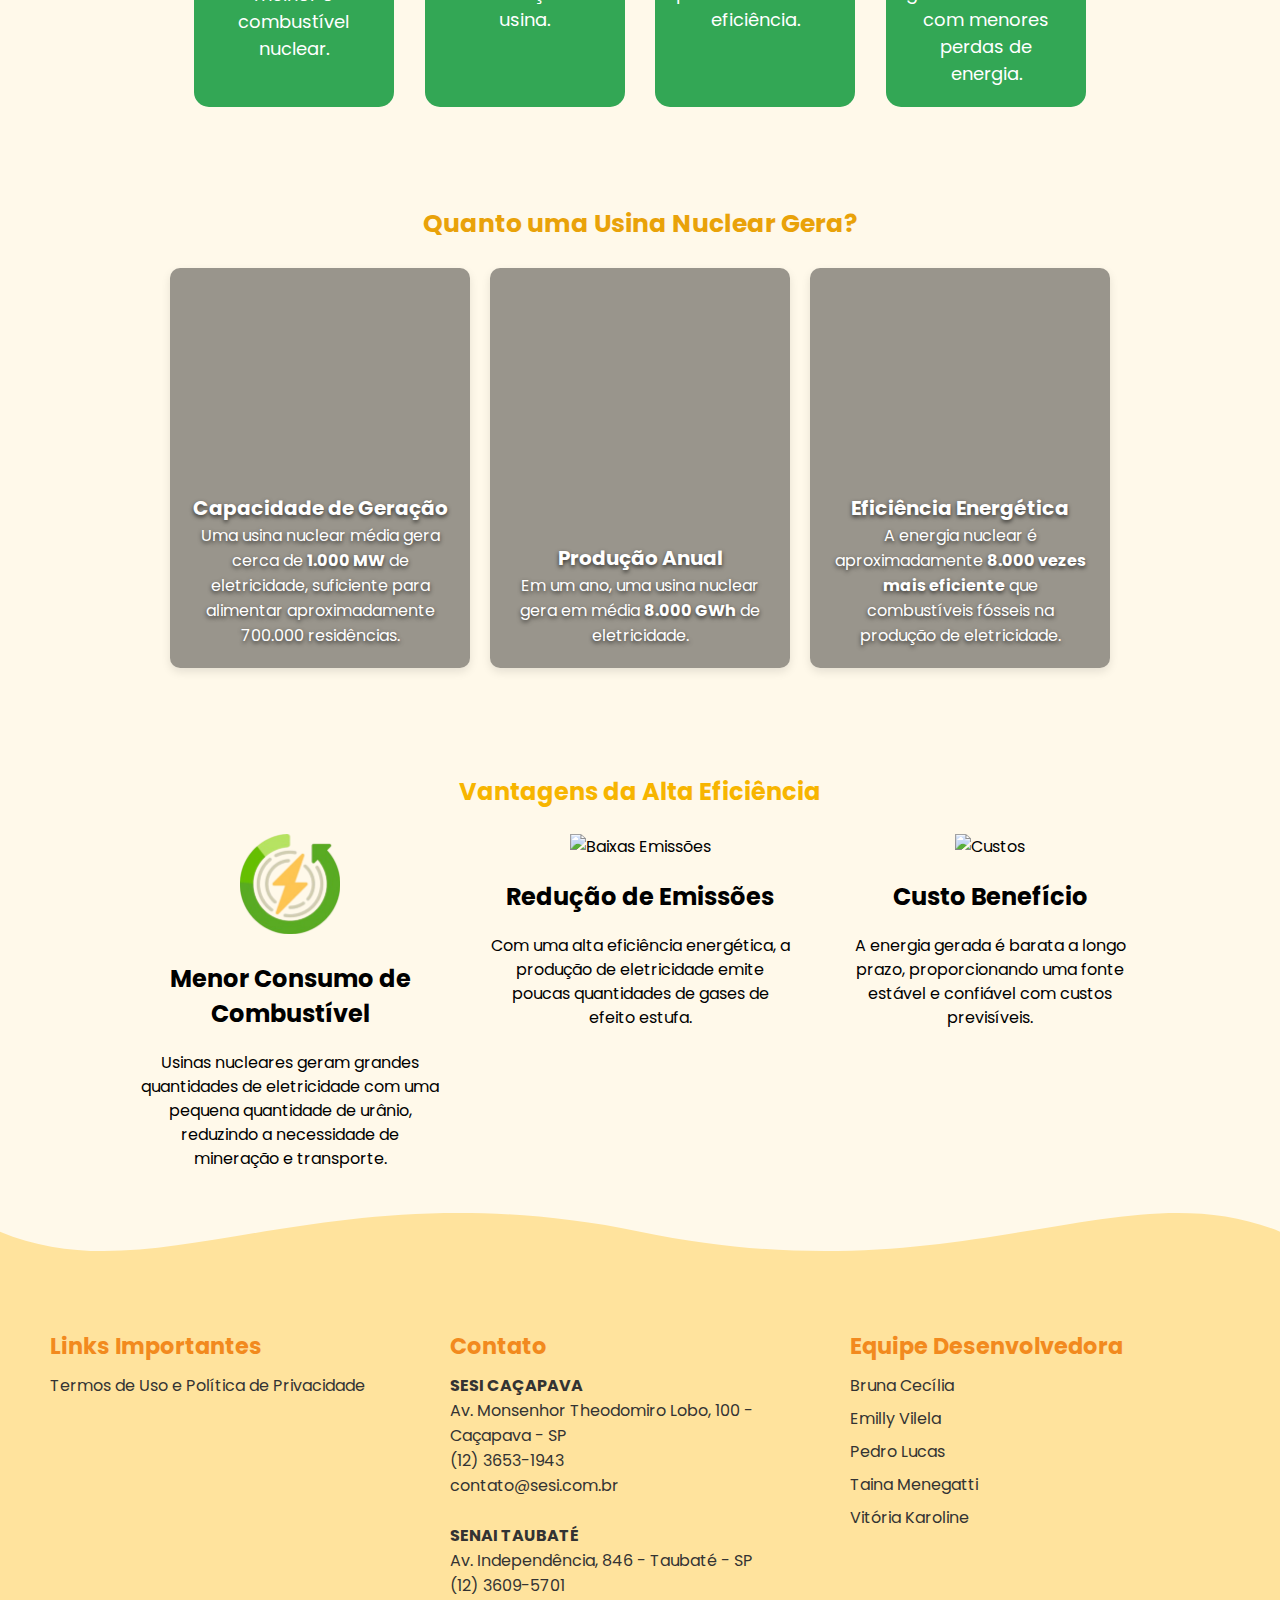
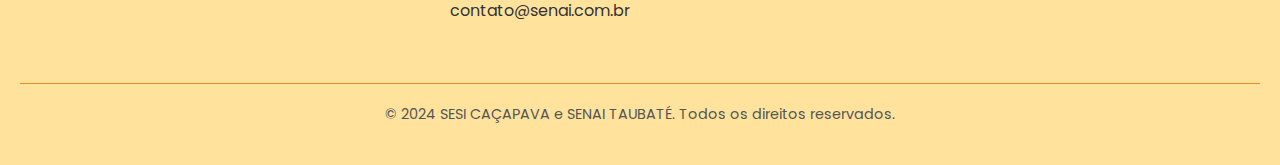
==== commit 817759c7: "ham" ====
--- a/coeficiente.html
+++ b/coeficiente.html
@@ -38,13 +38,16 @@
         <div id="mobile_menu">
             <ul id="mobile_nav_list">
                 <li class="nav-item">
-                    <a href="#home">Início</a>
-                </li>
-                <li class="nav-item">
-                    <a href="#about">Sobre</a>
-                </li>
-                <li class="nav-item">
-                    <a href="#eficiencia">Coeficiente Energético</a>
+                    <a href="#index.html">Início</a>
+                </li>
+                <li class="nav-item">
+                    <a href="coeficiente.html">Coeficiente</a>
+                </li>
+                <li class="nav-item">
+                    <a href="energia.html">Energia</a>
+                </li>
+                <li class="nav-item active">
+                    <a href="infraestrutura.html">Infraestrutura</a>
                 </li>
             </ul>
         </div>
--- a/src/styles/styles.css
+++ b/src/styles/styles.css
@@ -87,3 +87,43 @@
     font-size: 2.1875rem;
 } 
 
+.video{
+    margin-left: 20px;
+    justify-content: center;
+    align-items: center;
+    display: flex;
+}
+
+@media (max-width: 768px) and (min-width: 461px){
+    .elementos {
+        display: block;
+    }
+
+    .step {
+        width: 100%;
+    }
+
+    p {
+        text-align: justify;
+    }
+
+    .elemento {
+        max-width: 100% !important;
+    }
+}
+
+@media (max-width: 460px){
+    .elementos {
+        display: block;
+    }
+
+    .step {
+        width: 100%;
+    }
+
+    p {
+        text-align: justify;
+    }
+
+
+}
